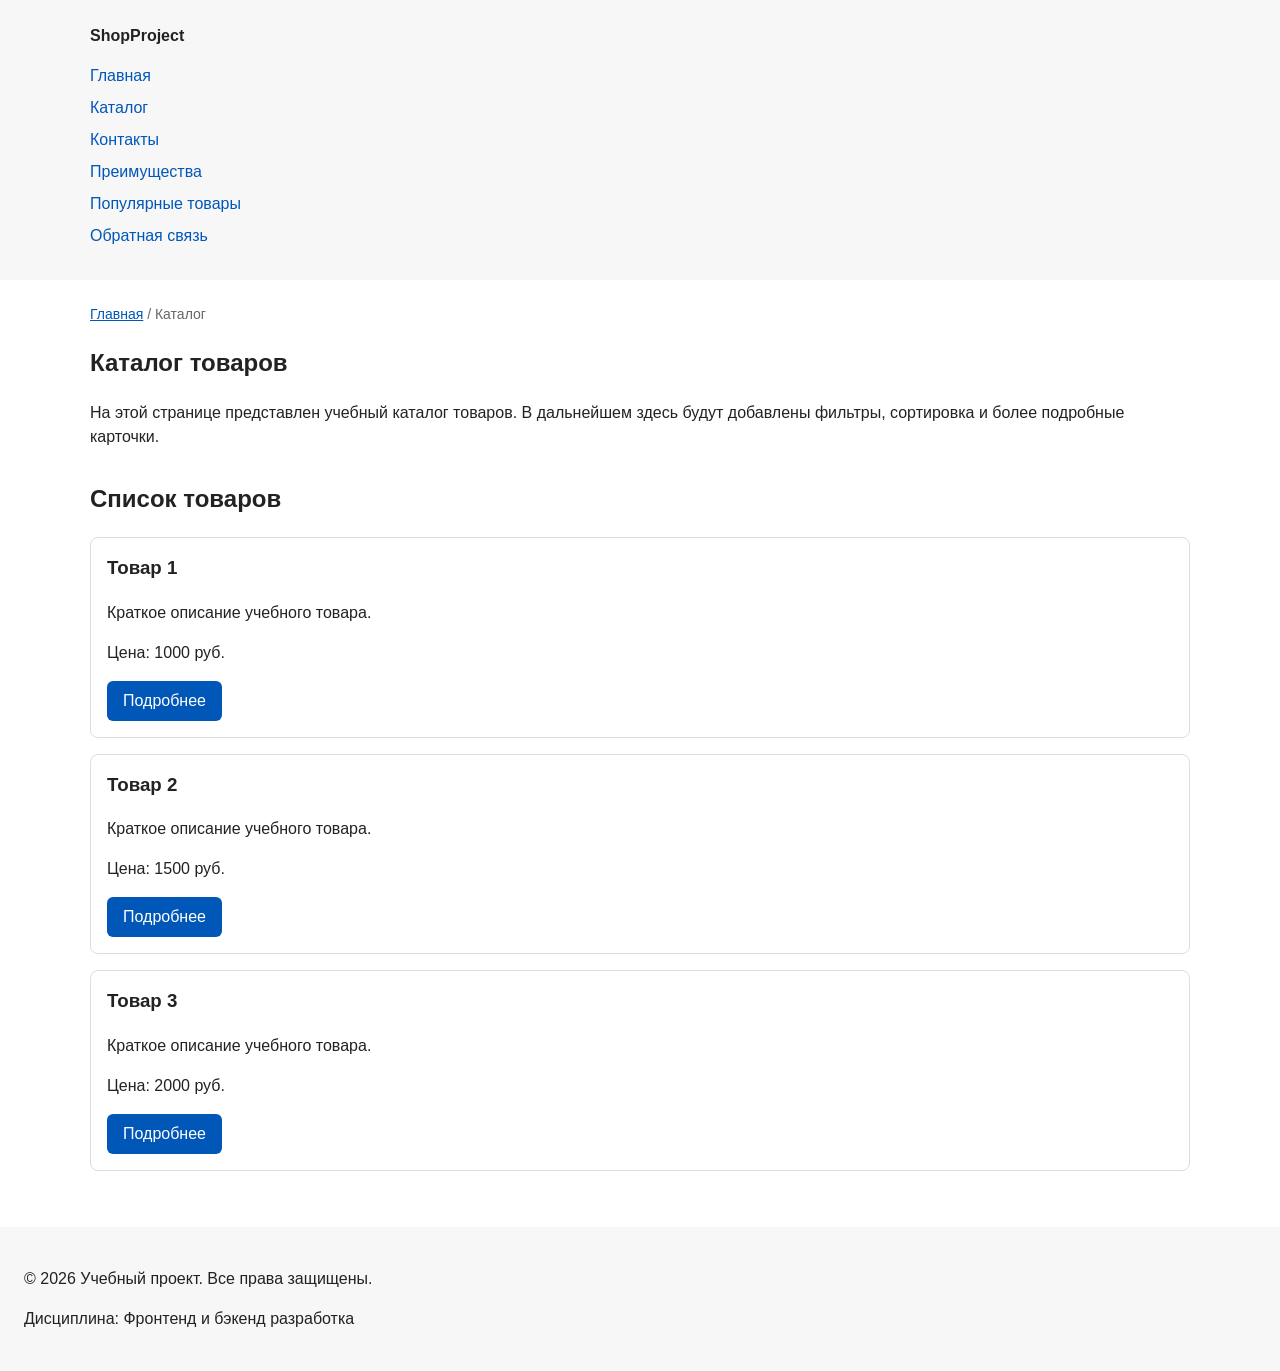
==== catalog.html @ 7eb85ff8 "feat: add multi-page structure navigation and anchors" ====
<!DOCTYPE html>
<html lang="ru">
<head>
  <meta charset="UTF-8">
  <meta name="viewport" content="width=device-width, initial-scale=1.0">
  <meta name="description" content="Каталог товаров учебного интернет-магазина.">
  <title>Каталог товаров — Учебный интернет-магазин</title>
  <link rel="stylesheet" href="css/style.css">
</head>
<body>
  <header>
    <div class="site-header">
      <a class="site-logo" href="index.html">ShopProject</a>

      <nav class="site-nav" aria-label="Основная навигация">
        <ul class="site-nav__list">
          <li><a href="index.html">Главная</a></li>
          <li><a href="catalog.html">Каталог</a></li>
          <li><a href="contacts.html">Контакты</a></li>
          <li><a href="index.html#advantages">Преимущества</a></li>
          <li><a href="index.html#popular">Популярные товары</a></li>
          <li><a href="index.html#contacts">Обратная связь</a></li>
        </ul>
      </nav>
    </div>
  </header>

  <main>
    <nav class="breadcrumbs" aria-label="Хлебные крошки">
      <a href="index.html">Главная</a>
      <span>Каталог</span>
    </nav>

    <section class="section">
      <h1>Каталог товаров</h1>
      <p>
        На этой странице представлен учебный каталог товаров.
        В дальнейшем здесь будут добавлены фильтры, сортировка и более
        подробные карточки.
      </p>
    </section>

    <section class="section">
      <h2>Список товаров</h2>

      <article class="product-card">
        <h3>Товар 1</h3>
        <p>Краткое описание учебного товара.</p>
        <p>Цена: 1000 руб.</p>
        <a class="button" href="index.html#popular">Подробнее</a>
      </article>

      <article class="product-card">
        <h3>Товар 2</h3>
        <p>Краткое описание учебного товара.</p>
        <p>Цена: 1500 руб.</p>
        <a class="button" href="index.html#popular">Подробнее</a>
      </article>

      <article class="product-card">
        <h3>Товар 3</h3>
        <p>Краткое описание учебного товара.</p>
        <p>Цена: 2000 руб.</p>
        <a class="button" href="index.html#popular">Подробнее</a>
      </article>
    </section>
  </main>

  <footer>
    <p>&copy; 2026 Учебный проект. Все права защищены.</p>
    <p>Дисциплина: Фронтенд и бэкенд разработка</p>
  </footer>
</body>
</html>
---- css/style.css ----
/* ===============================
   1. Переменные проекта
   =============================== */

:root {
  /* Основные цвета проекта */
  --color-bg: #ffffff;
  --color-text: #222222;
  --color-muted: #666666;
  --color-primary: #0057b8;
  --color-primary-dark: #003f86;
  --color-border: #dddddd;
  --color-surface: #f7f7f7;
  --color-surface-accent: #eef5ff;
  --color-danger: #b00020;
  --color-success: #168a2f;
  --color-success-bg: #eefaf0;
  --color-white: #ffffff;

  /* Отступы */
  --space-xs: 4px;
  --space-sm: 8px;
  --space-md: 16px;
  --space-lg: 24px;
  --space-xl: 32px;

  /* Скругления */
  --radius-sm: 6px;
  --radius-md: 8px;
  --radius-lg: 12px;

  /* Размеры */
  --container-width: 1100px;
}

/* ===============================
   2. Базовые стили
   =============================== */

html {
  scroll-behavior: smooth;
}

   * {
  box-sizing: border-box;
}

body {
  margin: 0;
  font-family: Arial, sans-serif;
  line-height: 1.5;
  color: var(--color-text);
  background-color: var(--color-bg);
}

header,
main,
footer {
  padding: var(--space-lg);
}

header {
  background-color: var(--color-surface);
}

footer {
  background-color: var(--color-surface);
}

/* ===============================
   3. Общие элементы интерфейса
   =============================== */

a {
  color: var(--color-primary);
}

a:hover {
  color: var(--color-primary-dark);
}

a:focus-visible {
  outline: 2px solid var(--color-primary);
  outline-offset: 3px;
}

:target {
  outline: 2px dashed var(--color-primary);
  outline-offset: 4px;
}

.site-header {
  max-width: var(--container-width);
  margin: 0 auto;
}

.site-logo {
  font-weight: bold;
  text-decoration: none;
  color: var(--color-text);
}

.site-nav__list {
  padding: 0;
  margin: var(--space-md) 0 0;
  list-style: none;
}

.site-nav__list li {
  margin-bottom: var(--space-sm);
}

.site-nav__list a {
  color: var(--color-primary);
  text-decoration: none;
}

.site-nav__list a:hover {
  text-decoration: underline;
}

/* ===============================
   4. Компоненты страницы
   =============================== */

.hero {
  max-width: var(--container-width);
  margin: 0 auto var(--space-xl);
  padding: var(--space-xl) var(--space-lg);
  background-color: var(--color-surface-accent);
  border-radius: var(--radius-lg);
}

.section {
  max-width: var(--container-width);
  margin: 0 auto var(--space-xl);
}

.section h2 {
  margin-top: 0;
}

.product-card {
  margin-bottom: var(--space-md);
  padding: var(--space-md);
  border: 1px solid var(--color-border);
  border-radius: var(--radius-md);
  background-color: var(--color-bg);
}

.product-card:hover {
  border-color: var(--color-primary);
}

.product-card h3 {
  margin-top: 0;
}

.button {
  display: inline-block;
  padding: var(--space-sm) var(--space-md);
  color: var(--color-white);
  background-color: var(--color-primary);
  text-decoration: none;
  border: none;
  border-radius: var(--radius-sm);
  cursor: pointer;
}

.button:hover {
  background-color: var(--color-primary-dark);
}

.button:focus-visible {
  outline: 2px solid var(--color-primary);
  outline-offset: 3px;
}

.button:disabled {
  opacity: 0.6;
  cursor: not-allowed;
}

.aside-info {
  max-width: var(--container-width);
  margin: 0 auto var(--space-xl);
  padding: var(--space-md);
  border-left: 4px solid var(--color-primary);
  background-color: var(--color-surface);
}

.breadcrumbs {
  max-width: var(--container-width);
  margin: 0 auto var(--space-md);
  font-size: 14px;
  color: var(--color-muted);
}

.breadcrumbs a {
  color: var(--color-primary);
}

.breadcrumbs span::before {
  content: " / ";
  color: var(--color-muted);
}

/* ===============================
   5. Форма и модальное окно
   =============================== */

.order-dialog {
  width: min(100% - 32px, 560px);
  padding: var(--space-lg);
  border: none;
  border-radius: var(--radius-lg);
}

.order-dialog::backdrop {
  background-color: rgba(0, 0, 0, 0.5);
}

.form-field {
  margin-bottom: var(--space-md);
}

.form-field label {
  display: block;
  margin-bottom: var(--space-xs);
}

.form-field input,
.form-field select,
.form-field textarea {
  width: 100%;
  padding: 10px 12px;
  border: 1px solid var(--color-border);
  border-radius: var(--radius-sm);
  font: inherit;
}

.form-field input[type="checkbox"] {
  width: auto;
}

.form-field small {
  display: block;
  margin-top: var(--space-xs);
  color: var(--color-muted);
}

.form-field input:hover,
.form-field select:hover,
.form-field textarea:hover {
  border-color: var(--color-primary);
}

.form-field input:focus-visible,
.form-field select:focus-visible,
.form-field textarea:focus-visible,
.form-actions button:focus-visible {
  outline: 2px solid var(--color-primary);
  outline-offset: 3px;
}

[aria-invalid="true"] {
  border-color: var(--color-danger);
}

.form-actions {
  display: flex;
  gap: 12px;
  margin-top: var(--space-lg);
}

.success-message {
  max-width: var(--container-width);
  margin: var(--space-lg) auto;
  padding: var(--space-md);
  border-left: 4px solid var(--color-success);
  background-color: var(--color-success-bg);
}
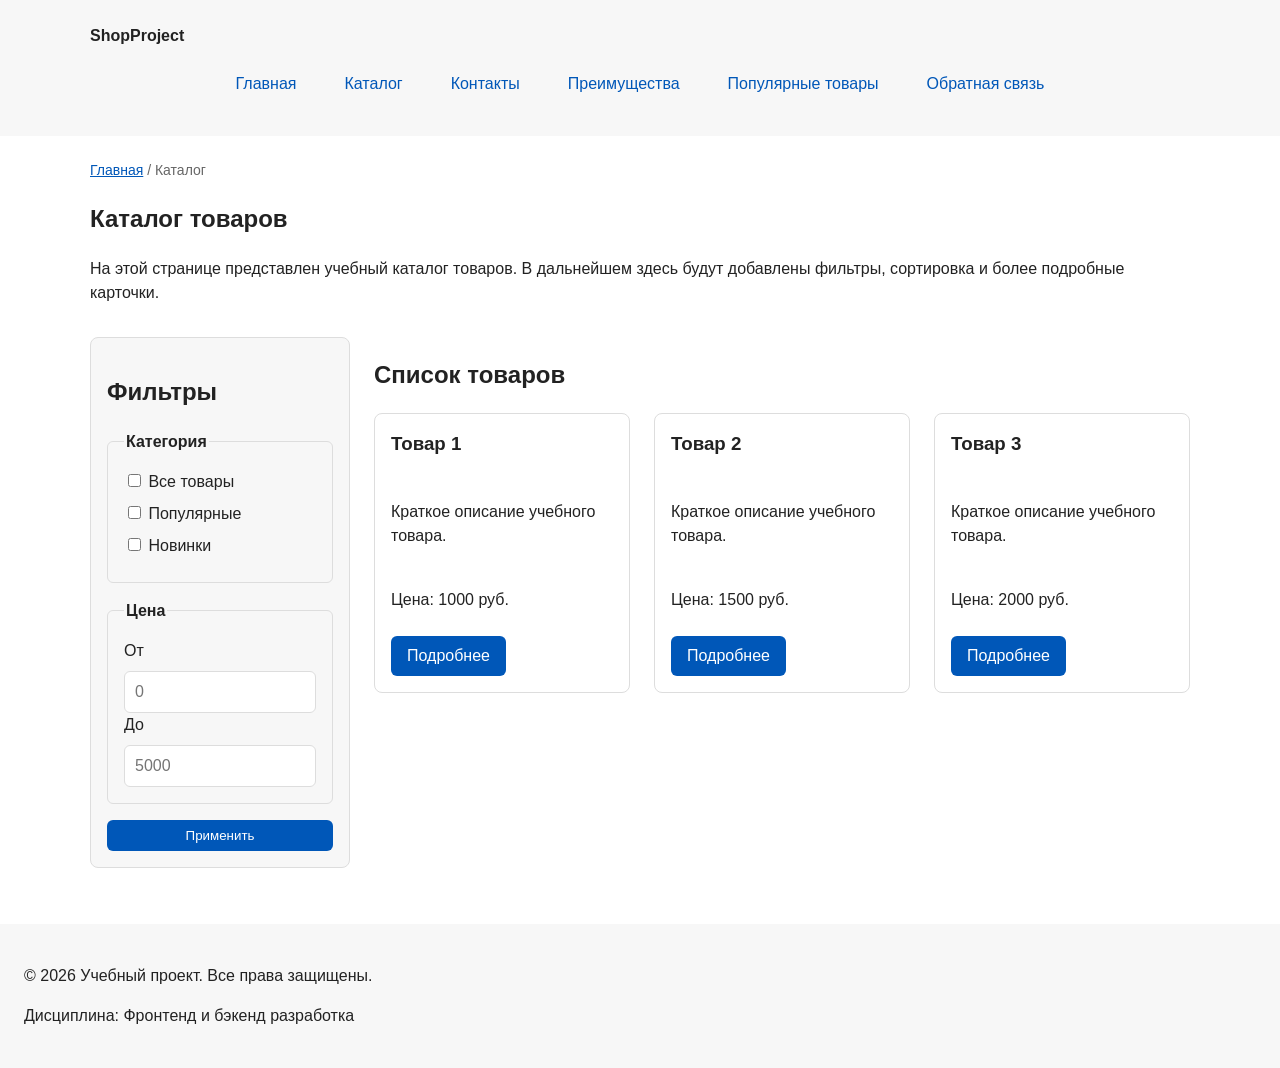
==== commit 7a445e73: "feat: add flex navigation and grid catalog layout" ====
--- a/catalog.html
+++ b/catalog.html
@@ -40,29 +40,70 @@
       </p>
     </section>
 
-    <section class="section">
-      <h2>Список товаров</h2>
+    <section class="catalog-layout">
+      <aside class="catalog-filters">
+        <h2>Фильтры</h2>
 
-      <article class="product-card">
-        <h3>Товар 1</h3>
-        <p>Краткое описание учебного товара.</p>
-        <p>Цена: 1000 руб.</p>
-        <a class="button" href="index.html#popular">Подробнее</a>
-      </article>
+        <form class="filters-form" action="#" method="get">
+          <fieldset>
+            <legend>Категория</legend>
 
-      <article class="product-card">
-        <h3>Товар 2</h3>
-        <p>Краткое описание учебного товара.</p>
-        <p>Цена: 1500 руб.</p>
-        <a class="button" href="index.html#popular">Подробнее</a>
-      </article>
+            <label>
+              <input type="checkbox" name="category" value="all">
+              Все товары
+            </label>
 
-      <article class="product-card">
-        <h3>Товар 3</h3>
-        <p>Краткое описание учебного товара.</p>
-        <p>Цена: 2000 руб.</p>
-        <a class="button" href="index.html#popular">Подробнее</a>
-      </article>
+            <label>
+              <input type="checkbox" name="category" value="popular">
+              Популярные
+            </label>
+
+            <label>
+              <input type="checkbox" name="category" value="new">
+              Новинки
+            </label>
+          </fieldset>
+
+          <fieldset>
+            <legend>Цена</legend>
+
+            <label for="price-from">От</label>
+            <input id="price-from" name="price-from" type="number" min="0" placeholder="0">
+
+            <label for="price-to">До</label>
+            <input id="price-to" name="price-to" type="number" min="0" placeholder="5000">
+          </fieldset>
+
+          <button class="button" type="submit">Применить</button>
+        </form>
+      </aside>
+
+      <section class="catalog-products">
+        <h2>Список товаров</h2>
+
+        <div class="products-grid">
+          <article class="product-card">
+            <h3>Товар 1</h3>
+            <p>Краткое описание учебного товара.</p>
+            <p>Цена: 1000 руб.</p>
+            <a class="button" href="index.html#popular">Подробнее</a>
+          </article>
+
+          <article class="product-card">
+            <h3>Товар 2</h3>
+            <p>Краткое описание учебного товара.</p>
+            <p>Цена: 1500 руб.</p>
+            <a class="button" href="index.html#popular">Подробнее</a>
+          </article>
+
+          <article class="product-card">
+            <h3>Товар 3</h3>
+            <p>Краткое описание учебного товара.</p>
+            <p>Цена: 2000 руб.</p>
+            <a class="button" href="index.html#popular">Подробнее</a>
+          </article>
+        </div>
+      </section>
     </section>
   </main>
 
--- a/css/style.css
+++ b/css/style.css
@@ -101,6 +101,11 @@
 }
 
 .site-nav__list {
+  display: flex;
+  flex-wrap: wrap;
+  justify-content: center;
+  align-items: center;
+  gap: var(--space-md);
   padding: 0;
   margin: var(--space-md) 0 0;
   list-style: none;
@@ -111,12 +116,16 @@
 }
 
 .site-nav__list a {
+  display: inline-block;
+  padding: var(--space-sm) var(--space-md);
   color: var(--color-primary);
   text-decoration: none;
+  border-radius: var(--radius-sm);
 }
 
 .site-nav__list a:hover {
-  text-decoration: underline;
+  color: var(--color-white);
+  background-color: var(--color-primary);
 }
 
 /* ===============================
@@ -140,12 +149,26 @@
   margin-top: 0;
 }
 
+.products-grid {
+  display: grid;
+  grid-template-columns: repeat(3, 1fr);
+  gap: var(--space-lg);
+}
+
 .product-card {
-  margin-bottom: var(--space-md);
+  display: flex;
+  flex-direction: column;
+  gap: var(--space-sm);
+  margin-bottom: 0;
   padding: var(--space-md);
   border: 1px solid var(--color-border);
   border-radius: var(--radius-md);
   background-color: var(--color-bg);
+}
+
+.product-card .button {
+  margin-top: auto;
+  align-self: flex-start;
 }
 
 .product-card:hover {
@@ -205,6 +228,56 @@
   color: var(--color-muted);
 }
 
+.catalog-layout {
+  max-width: var(--container-width);
+  margin: 0 auto var(--space-xl);
+  display: grid;
+  grid-template-columns: 260px 1fr;
+  grid-template-areas: "filters products";
+  gap: var(--space-lg);
+}
+
+.catalog-filters {
+  grid-area: filters;
+  padding: var(--space-md);
+  border: 1px solid var(--color-border);
+  border-radius: var(--radius-md);
+  background-color: var(--color-surface);
+}
+
+.catalog-products {
+  grid-area: products;
+}
+
+.filters-form {
+  display: grid;
+  gap: var(--space-md);
+}
+
+.filters-form fieldset {
+  margin: 0;
+  padding: var(--space-md);
+  border: 1px solid var(--color-border);
+  border-radius: var(--radius-sm);
+}
+
+.filters-form legend {
+  font-weight: 700;
+}
+
+.filters-form label {
+  display: block;
+  margin-bottom: var(--space-sm);
+}
+
+.filters-form input[type="number"] {
+  width: 100%;
+  padding: 8px 10px;
+  border: 1px solid var(--color-border);
+  border-radius: var(--radius-sm);
+  font: inherit;
+}
+
 /* ===============================
    5. Форма и модальное окно
    =============================== */
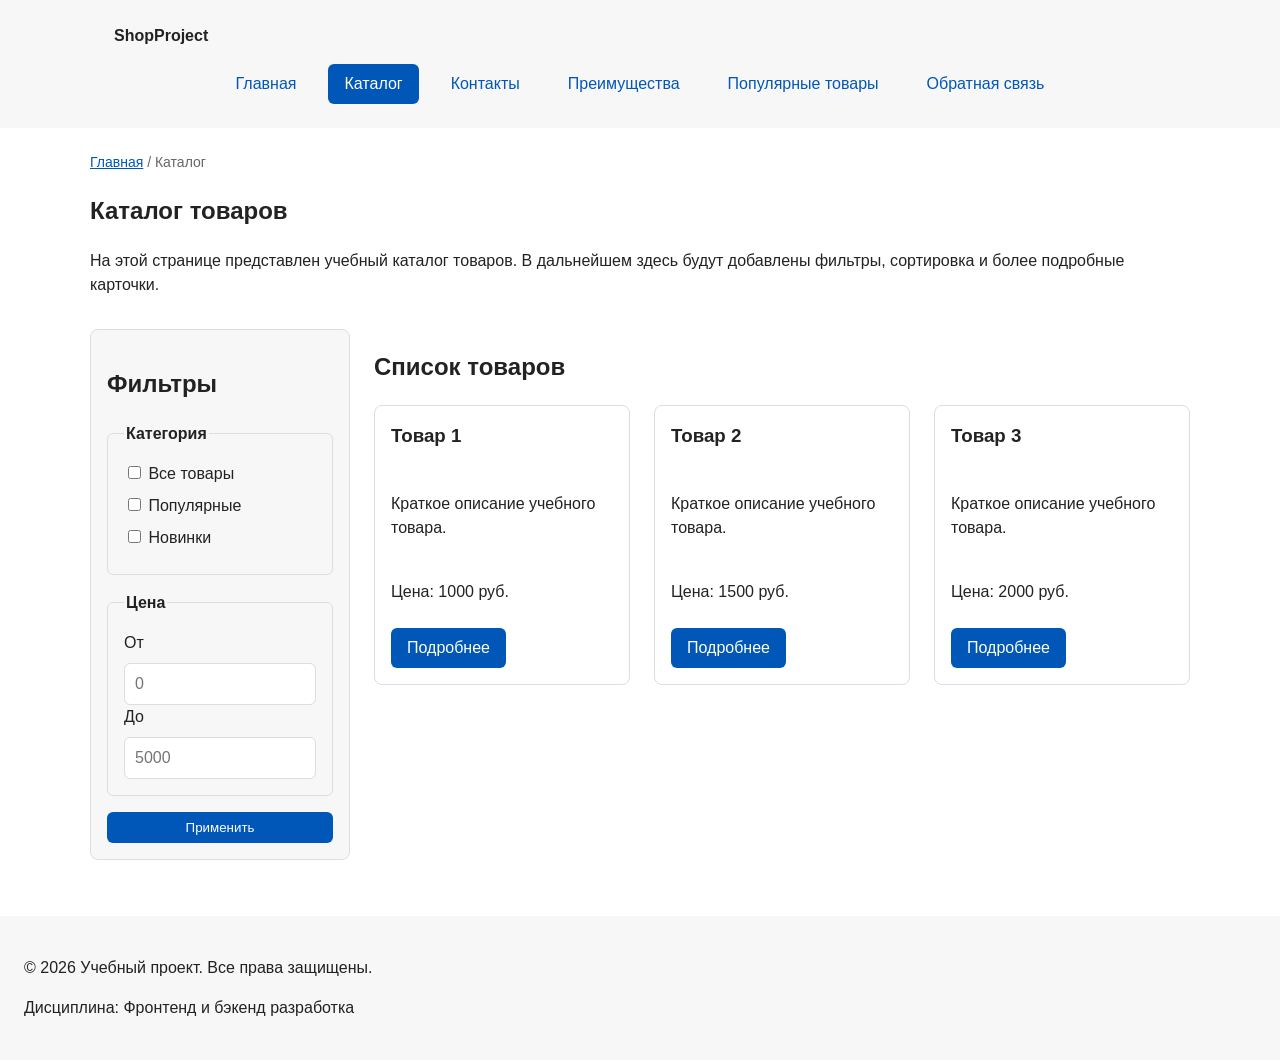
==== commit 1ead6c53: "Промежуточный результат" ====
--- a/catalog.html
+++ b/catalog.html
@@ -8,18 +8,30 @@
   <link rel="stylesheet" href="css/style.css">
 </head>
 <body>
-  <header>
-    <div class="site-header">
-      <a class="site-logo" href="index.html">ShopProject</a>
+  <header class="site-header">
+    <div class="site-header__inner">
+      <a class="site-header__logo" href="index.html">ShopProject</a>
 
       <nav class="site-nav" aria-label="Основная навигация">
         <ul class="site-nav__list">
-          <li><a href="index.html">Главная</a></li>
-          <li><a href="catalog.html">Каталог</a></li>
-          <li><a href="contacts.html">Контакты</a></li>
-          <li><a href="index.html#advantages">Преимущества</a></li>
-          <li><a href="index.html#popular">Популярные товары</a></li>
-          <li><a href="index.html#contacts">Обратная связь</a></li>
+          <li class="site-nav__item">
+            <a class="site-nav__link" href="index.html">Главная</a>
+          </li>
+          <li class="site-nav__item">
+            <a class="site-nav__link site-nav__link--active" href="catalog.html">Каталог</a>
+          </li>
+          <li class="site-nav__item">
+            <a class="site-nav__link" href="contacts.html">Контакты</a>
+          </li>
+          <li class="site-nav__item">
+            <a class="site-nav__link" href="index.html#advantages">Преимущества</a>
+          </li>
+          <li class="site-nav__item">
+            <a class="site-nav__link" href="index.html#popular">Популярные товары</a>
+          </li>
+          <li class="site-nav__item">
+            <a class="site-nav__link" href="index.html#contacts">Обратная связь</a>
+          </li>
         </ul>
       </nav>
     </div>
--- a/css/style.css
+++ b/css/style.css
@@ -53,16 +53,11 @@
   background-color: var(--color-bg);
 }
 
-header,
 main,
 footer {
   padding: var(--space-lg);
 }
 
-header {
-  background-color: var(--color-surface);
-}
-
 footer {
   background-color: var(--color-surface);
 }
@@ -90,12 +85,17 @@
 }
 
 .site-header {
+  background-color: var(--color-surface);
+}
+
+.site-header__inner {
   max-width: var(--container-width);
   margin: 0 auto;
-}
-
-.site-logo {
-  font-weight: bold;
+  padding: var(--space-lg);
+}
+
+.site-header__logo {
+  font-weight: 700;
   text-decoration: none;
   color: var(--color-text);
 }
@@ -111,11 +111,7 @@
   list-style: none;
 }
 
-.site-nav__list li {
-  margin-bottom: var(--space-sm);
-}
-
-.site-nav__list a {
+.site-nav__link {
   display: inline-block;
   padding: var(--space-sm) var(--space-md);
   color: var(--color-primary);
@@ -123,7 +119,13 @@
   border-radius: var(--radius-sm);
 }
 
-.site-nav__list a:hover {
+.site-nav__link:focus-visible {
+  outline: 2px solid var(--color-primary);
+  outline-offset: 3px;
+}
+
+.site-nav__link:hover,
+.site-nav__link--active {
   color: var(--color-white);
   background-color: var(--color-primary);
 }
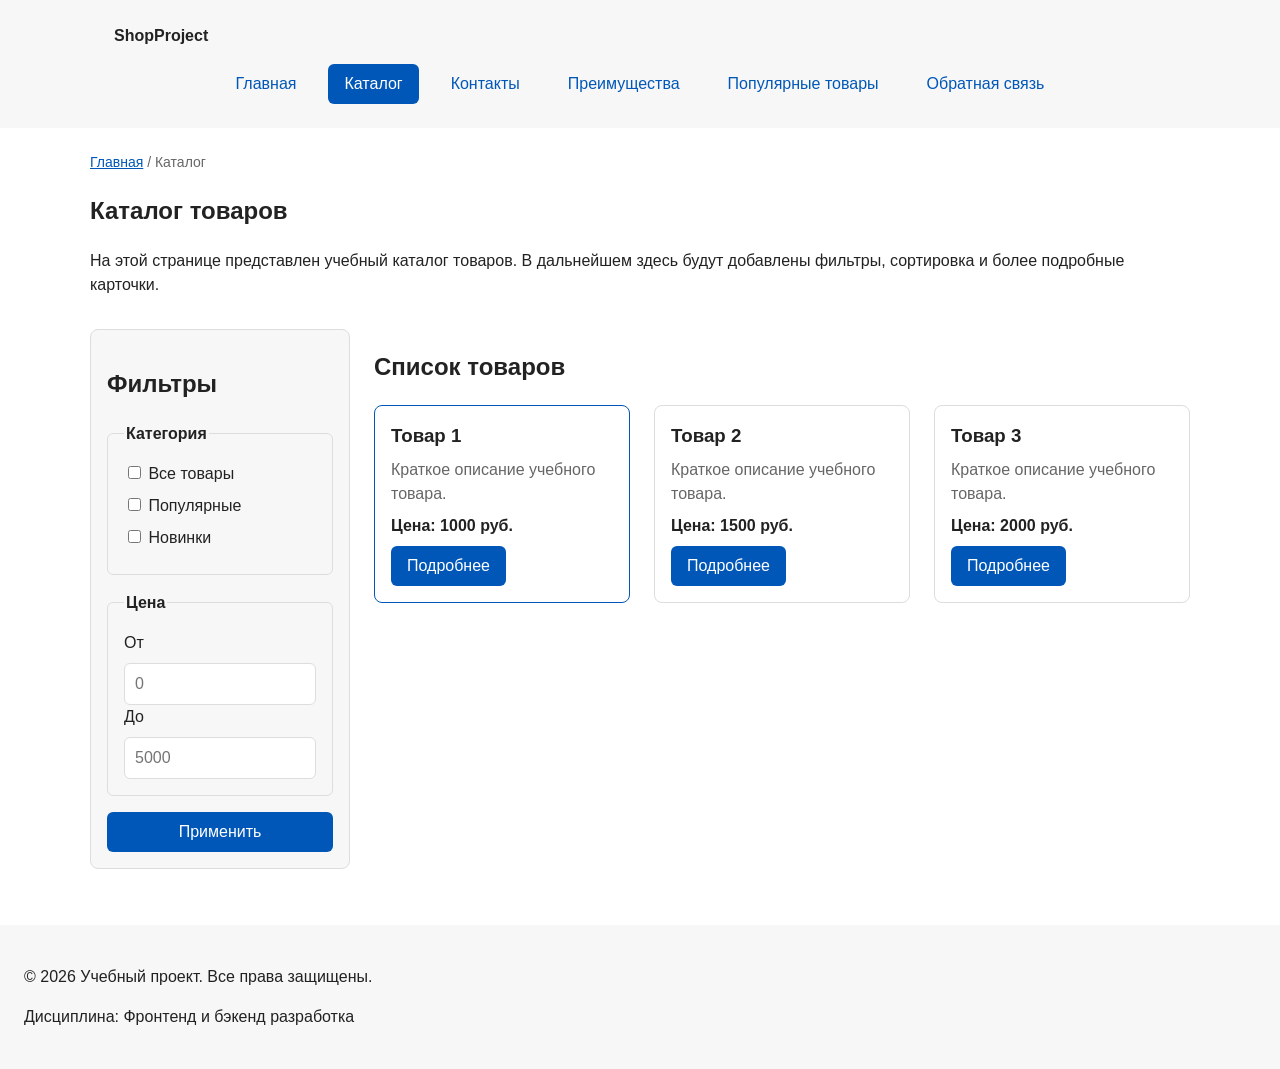
==== commit 7d9de7e8: "refactor: apply BEM naming to CSS classes" ====
--- a/catalog.html
+++ b/catalog.html
@@ -39,8 +39,8 @@
 
   <main>
     <nav class="breadcrumbs" aria-label="Хлебные крошки">
-      <a href="index.html">Главная</a>
-      <span>Каталог</span>
+      <a class="breadcrumbs__link" href="index.html">Главная</a>
+      <span class="breadcrumbs__current">Каталог</span>
     </nav>
 
     <section class="section">
@@ -86,7 +86,7 @@
             <input id="price-to" name="price-to" type="number" min="0" placeholder="5000">
           </fieldset>
 
-          <button class="button" type="submit">Применить</button>
+          <button class="button button--primary" type="submit">Применить</button>
         </form>
       </aside>
 
@@ -94,25 +94,25 @@
         <h2>Список товаров</h2>
 
         <div class="products-grid">
-          <article class="product-card">
-            <h3>Товар 1</h3>
-            <p>Краткое описание учебного товара.</p>
-            <p>Цена: 1000 руб.</p>
-            <a class="button" href="index.html#popular">Подробнее</a>
+          <article class="product-card product-card--featured">
+            <h3 class="product-card__title">Товар 1</h3>
+            <p class="product-card__description">Краткое описание учебного товара.</p>
+            <p class="product-card__price">Цена: 1000 руб.</p>
+            <a class="button button--primary product-card__button" href="index.html#popular">Подробнее</a>
           </article>
 
           <article class="product-card">
-            <h3>Товар 2</h3>
-            <p>Краткое описание учебного товара.</p>
-            <p>Цена: 1500 руб.</p>
-            <a class="button" href="index.html#popular">Подробнее</a>
+            <h3 class="product-card__title">Товар 2</h3>
+            <p class="product-card__description">Краткое описание учебного товара.</p>
+            <p class="product-card__price">Цена: 1500 руб.</p>
+            <a class="button button--primary product-card__button" href="index.html#popular">Подробнее</a>
           </article>
 
           <article class="product-card">
-            <h3>Товар 3</h3>
-            <p>Краткое описание учебного товара.</p>
-            <p>Цена: 2000 руб.</p>
-            <a class="button" href="index.html#popular">Подробнее</a>
+            <h3 class="product-card__title">Товар 3</h3>
+            <p class="product-card__description">Краткое описание учебного товара.</p>
+            <p class="product-card__price">Цена: 2000 руб.</p>
+            <a class="button button--primary product-card__button" href="index.html#popular">Подробнее</a>
           </article>
         </div>
       </section>
--- a/css/style.css
+++ b/css/style.css
@@ -41,7 +41,7 @@
   scroll-behavior: smooth;
 }
 
-   * {
+* {
   box-sizing: border-box;
 }
 
@@ -161,39 +161,78 @@
   display: flex;
   flex-direction: column;
   gap: var(--space-sm);
-  margin-bottom: 0;
   padding: var(--space-md);
   border: 1px solid var(--color-border);
   border-radius: var(--radius-md);
   background-color: var(--color-bg);
 }
 
-.product-card .button {
+.product-card:hover {
+  border-color: var(--color-primary);
+}
+
+
+.product-card--featured {
+  border-color: var(--color-primary);
+}
+
+.product-card--discount {
+  border-color: var(--color-danger);
+}
+
+.product-card__title {
+  margin: 0;
+  color: var(--color-text);
+}
+
+.product-card__description {
+  margin: 0;
+  color: var(--color-muted);
+}
+
+.product-card__price {
+  margin: 0;
+  font-weight: 700;
+}
+
+.product-card--discount .product-card__price {
+  color: var(--color-danger);
+}
+
+.product-card__button {
   margin-top: auto;
   align-self: flex-start;
-}
-
-.product-card:hover {
-  border-color: var(--color-primary);
-}
-
-.product-card h3 {
-  margin-top: 0;
 }
 
 .button {
   display: inline-block;
   padding: var(--space-sm) var(--space-md);
+  border: none;
+  border-radius: var(--radius-sm);
+  font: inherit;
+  text-decoration: none;
+  cursor: pointer;
+}
+
+.button--primary {
   color: var(--color-white);
   background-color: var(--color-primary);
-  text-decoration: none;
-  border: none;
-  border-radius: var(--radius-sm);
-  cursor: pointer;
-}
-
-.button:hover {
+}
+
+.button--primary:hover {
+  color: var(--color-white);
   background-color: var(--color-primary-dark);
+}
+
+.button--secondary {
+  color: var(--color-primary);
+  background-color: transparent;
+  border: 1px solid var(--color-primary);
+}
+
+.button--secondary:hover {
+  color: var(--color-white);
+  background-color: var(--color-primary);
 }
 
 .button:focus-visible {
@@ -201,7 +240,8 @@
   outline-offset: 3px;
 }
 
-.button:disabled {
+.button:disabled,
+.button--disabled {
   opacity: 0.6;
   cursor: not-allowed;
 }
@@ -221,11 +261,11 @@
   color: var(--color-muted);
 }
 
-.breadcrumbs a {
+.breadcrumbs__link {
   color: var(--color-primary);
 }
 
-.breadcrumbs span::before {
+.breadcrumbs__current::before {
   content: " / ";
   color: var(--color-muted);
 }
@@ -295,18 +335,22 @@
   background-color: rgba(0, 0, 0, 0.5);
 }
 
-.form-field {
+.order-dialog__title {
+  margin-top: 0;
+}
+
+.order-form__field {
   margin-bottom: var(--space-md);
 }
 
-.form-field label {
+.order-form__label {
   display: block;
   margin-bottom: var(--space-xs);
 }
 
-.form-field input,
-.form-field select,
-.form-field textarea {
+.order-form__input,
+.order-form__select,
+.order-form__textarea {
   width: 100%;
   padding: 10px 12px;
   border: 1px solid var(--color-border);
@@ -314,37 +358,34 @@
   font: inherit;
 }
 
-.form-field input[type="checkbox"] {
-  width: auto;
-}
-
-.form-field small {
+.order-form__hint {
   display: block;
   margin-top: var(--space-xs);
   color: var(--color-muted);
 }
 
-.form-field input:hover,
-.form-field select:hover,
-.form-field textarea:hover {
+.order-form__input:hover,
+.order-form__select:hover,
+.order-form__textarea:hover {
   border-color: var(--color-primary);
 }
 
-.form-field input:focus-visible,
-.form-field select:focus-visible,
-.form-field textarea:focus-visible,
-.form-actions button:focus-visible {
+.order-form__input:focus-visible,
+.order-form__select:focus-visible,
+.order-form__textarea:focus-visible {
   outline: 2px solid var(--color-primary);
   outline-offset: 3px;
 }
 
-[aria-invalid="true"] {
+.order-form__input[aria-invalid="true"],
+.order-form__select[aria-invalid="true"],
+.order-form__textarea[aria-invalid="true"] {
   border-color: var(--color-danger);
 }
 
-.form-actions {
+.order-form__actions {
   display: flex;
-  gap: 12px;
+  gap: var(--space-md);
   margin-top: var(--space-lg);
 }
 
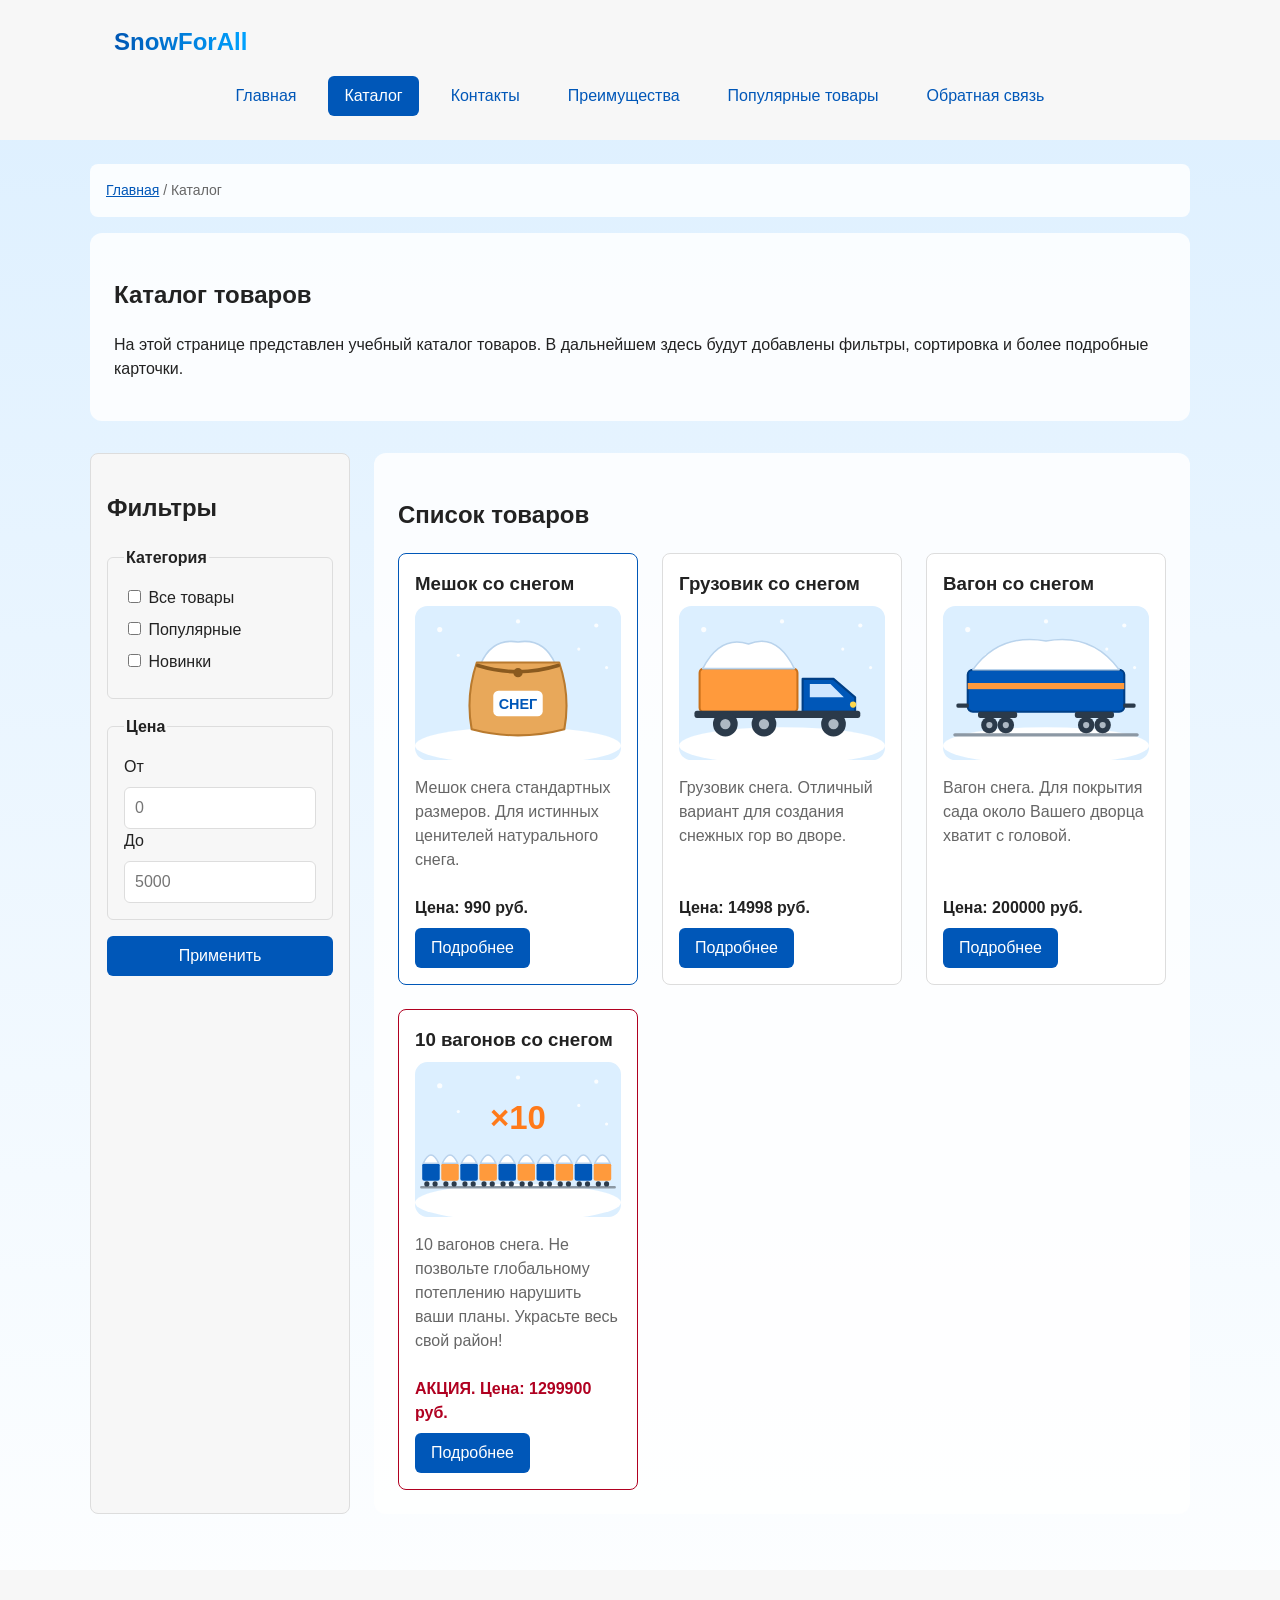
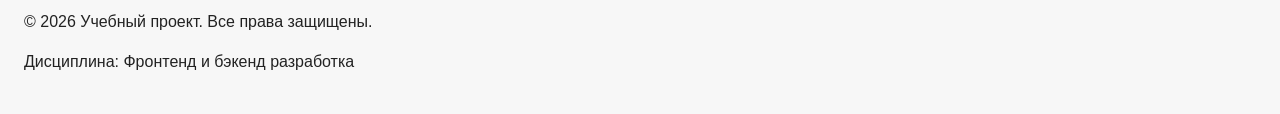
==== commit b0b1f4fa: "fix: prepare HTML CSS project for submissin" ====
--- a/catalog.html
+++ b/catalog.html
@@ -4,13 +4,13 @@
   <meta charset="UTF-8">
   <meta name="viewport" content="width=device-width, initial-scale=1.0">
   <meta name="description" content="Каталог товаров учебного интернет-магазина.">
-  <title>Каталог товаров — Учебный интернет-магазин</title>
+  <title>Каталог товаров — учебный интернет-магазин SnowForAll</title>
   <link rel="stylesheet" href="css/style.css">
 </head>
 <body>
   <header class="site-header">
     <div class="site-header__inner">
-      <a class="site-header__logo" href="index.html">ShopProject</a>
+      <a class="site-header__logo" href="index.html">SnowForAll</a>
 
       <nav class="site-nav" aria-label="Основная навигация">
         <ul class="site-nav__list">
@@ -95,23 +95,34 @@
 
         <div class="products-grid">
           <article class="product-card product-card--featured">
-            <h3 class="product-card__title">Товар 1</h3>
-            <p class="product-card__description">Краткое описание учебного товара.</p>
-            <p class="product-card__price">Цена: 1000 руб.</p>
+            <h3 class="product-card__title">Мешок со снегом</h3>
+            <img class="product-card__image" src="images/snow-bag.svg" alt="Мешок со снегом">
+            <p class="product-card__description">Мешок снега стандартных размеров. Для истинных ценителей натурального снега.</p>
+            <p class="product-card__price">Цена: 990 руб.</p>
             <a class="button button--primary product-card__button" href="index.html#popular">Подробнее</a>
           </article>
 
           <article class="product-card">
-            <h3 class="product-card__title">Товар 2</h3>
-            <p class="product-card__description">Краткое описание учебного товара.</p>
-            <p class="product-card__price">Цена: 1500 руб.</p>
+            <h3 class="product-card__title">Грузовик со снегом</h3>
+            <img class="product-card__image" src="images/snow-truck.svg" alt="Грузовик со снегом">
+            <p class="product-card__description">Грузовик снега. Отличный вариант для создания снежных гор во дворе.</p>
+            <p class="product-card__price">Цена: 14998 руб.</p>
             <a class="button button--primary product-card__button" href="index.html#popular">Подробнее</a>
           </article>
 
           <article class="product-card">
-            <h3 class="product-card__title">Товар 3</h3>
-            <p class="product-card__description">Краткое описание учебного товара.</p>
-            <p class="product-card__price">Цена: 2000 руб.</p>
+            <h3 class="product-card__title">Вагон со снегом</h3>
+            <img class="product-card__image" src="images/snow-wagon.svg" alt="Вагон со снегом">
+            <p class="product-card__description">Вагон снега. Для покрытия сада около Вашего дворца хватит с головой.</p>
+            <p class="product-card__price">Цена: 200000 руб.</p>
+            <a class="button button--primary product-card__button" href="index.html#order-dialog">Подробнее</a>
+          </article>
+
+          <article class="product-card product-card--discount">
+            <h3 class="product-card__title">10 вагонов со снегом</h3>
+            <img class="product-card__image" src="images/snow-wagons-10.svg" alt="10 вагонов со снегом">
+            <p class="product-card__description">10 вагонов снега. Не позвольте глобальному потеплению нарушить ваши планы. Украсьте весь свой район!</p>
+            <p class="product-card__price">АКЦИЯ. Цена: 1299900 руб.</p>
             <a class="button button--primary product-card__button" href="index.html#popular">Подробнее</a>
           </article>
         </div>
--- a/css/style.css
+++ b/css/style.css
@@ -12,10 +12,13 @@
   --color-border: #dddddd;
   --color-surface: #f7f7f7;
   --color-surface-accent: #eef5ff;
+  --color-surface-glass: rgba(255, 255, 255, 0.85);
   --color-danger: #b00020;
   --color-success: #168a2f;
   --color-success-bg: #eefaf0;
   --color-white: #ffffff;
+  --color-sky: #dcefff;
+  --color-snow: #fff;
 
   /* Отступы */
   --space-xs: 4px;
@@ -31,6 +34,10 @@
 
   /* Размеры */
   --container-width: 1100px;
+
+  /* Размеры шрифта */
+  --font-size-md: 20px;
+  --font-size-lg: 24px;
 }
 
 /* ===============================
@@ -51,6 +58,8 @@
   line-height: 1.5;
   color: var(--color-text);
   background-color: var(--color-bg);
+  background: linear-gradient(to bottom, var(--color-sky), var(--color-snow));
+  min-height: 100vh;
 }
 
 main,
@@ -95,9 +104,14 @@
 }
 
 .site-header__logo {
+  font-size: var(--font-size-lg);
   font-weight: 700;
-  text-decoration: none;
-  color: var(--color-text);
+  text-decoration: none; 
+  background: linear-gradient(to right, #0056b3, #00a2ff);
+  -webkit-background-clip: text;
+  background-clip: text;
+  -webkit-text-fill-color: transparent;
+  color: transparent;
 }
 
 .site-nav__list {
@@ -138,13 +152,24 @@
   max-width: var(--container-width);
   margin: 0 auto var(--space-xl);
   padding: var(--space-xl) var(--space-lg);
-  background-color: var(--color-surface-accent);
+  background-image:
+  linear-gradient(rgba(255, 255, 255, 0.55), rgba(255, 255, 255, 0.55)),
+  url("../images/forest.jpg");
+  background-size: cover;
+  background-position: center;
   border-radius: var(--radius-lg);
 }
 
+.hero__description {
+  font-size: var(--font-size-md);
+}
+
 .section {
   max-width: var(--container-width);
   margin: 0 auto var(--space-xl);
+  padding: var(--space-lg);
+  border-radius: var(--radius-lg);
+  background-color: var(--color-surface-glass);
 }
 
 .section h2 {
@@ -171,7 +196,6 @@
   border-color: var(--color-primary);
 }
 
-
 .product-card--featured {
   border-color: var(--color-primary);
 }
@@ -185,8 +209,22 @@
   color: var(--color-text);
 }
 
+.product-card__image {
+  width: 100%;
+  height: auto;
+  object-fit: contain;
+}
+
+.product-card__info {
+  display: flex;
+  flex-direction: column;
+  flex-grow: 1;
+}
+
 .product-card__description {
-  margin: 0;
+  padding-top: var(--space-sm); 
+  margin: 0 0 var(--space-md) 0;
+  flex-grow: 1;
   color: var(--color-muted);
 }
 
@@ -257,8 +295,11 @@
 .breadcrumbs {
   max-width: var(--container-width);
   margin: 0 auto var(--space-md);
+  padding: var(--space-md);
+  border-radius: var(--radius-md);
   font-size: 14px;
   color: var(--color-muted);
+  background-color: var(--color-surface-glass);
 }
 
 .breadcrumbs__link {
@@ -289,6 +330,10 @@
 
 .catalog-products {
   grid-area: products;
+  background-color: var(--color-surface-glass);
+  padding: var(--space-lg);
+  border-radius: var(--radius-lg);
+  align-self: start;
 }
 
 .filters-form {
